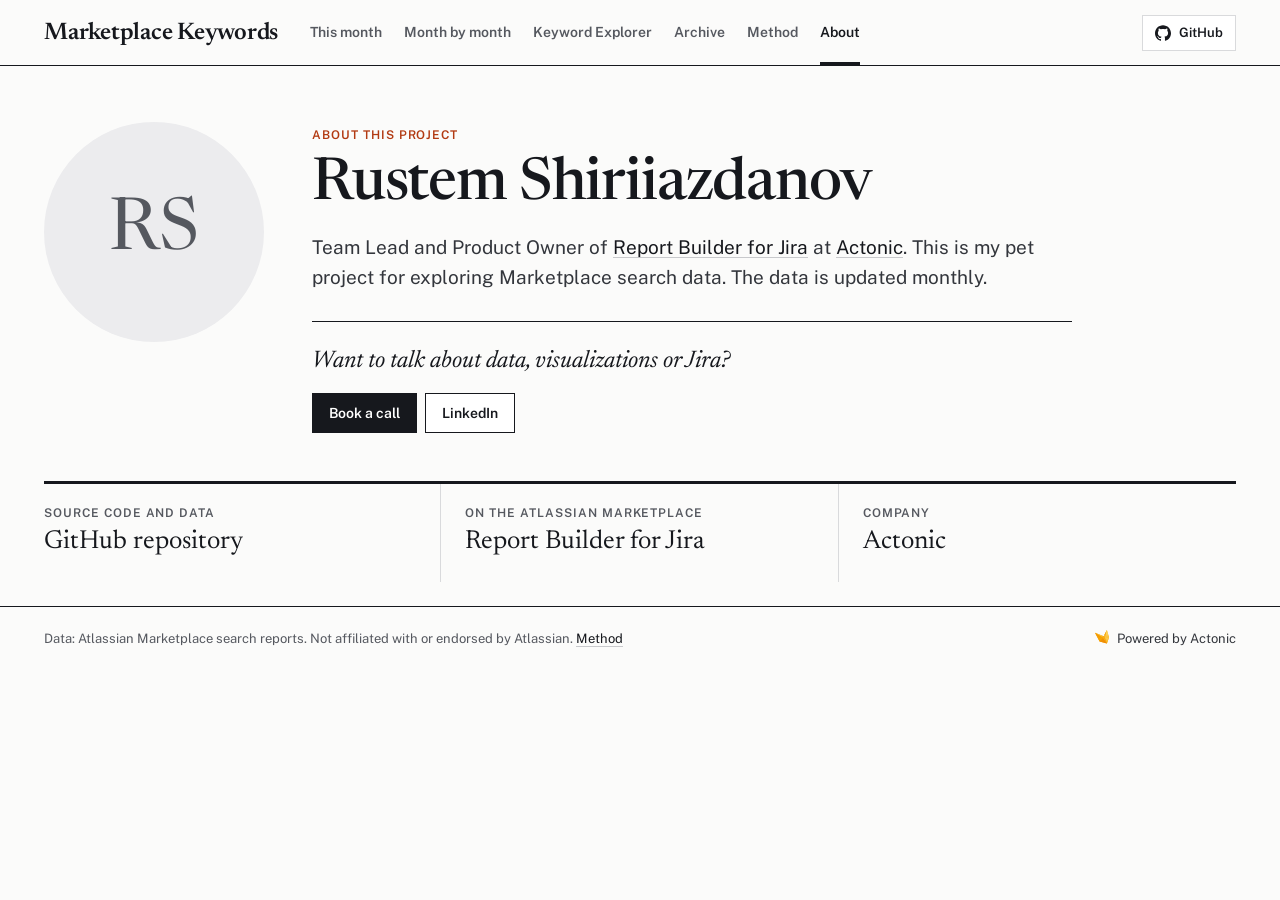
==== about.html @ ecd5a586 "Editorial redesign: monthly brief, archive, method and about pages - New This month page (index.html" ====
<!doctype html>
<html lang="en">
<head>
  <meta charset="utf-8" />
  <meta name="viewport" content="width=device-width, initial-scale=1" />
  <title>Marketplace Keywords — About</title>
  <meta name="description" content="Marketplace Keywords is a pet project by Rustem Shiriiazdanov, Team Lead and Product Owner of Report Builder for Jira at Actonic." />
  <link rel="preconnect" href="https://fonts.googleapis.com" />
  <link rel="preconnect" href="https://fonts.gstatic.com" crossorigin />
  <link href="https://fonts.googleapis.com/css2?family=Newsreader:ital,opsz,wght@0,6..72,400;0,6..72,500;0,6..72,600;1,6..72,400;1,6..72,500&family=Public+Sans:wght@400;500;600;700&display=swap" rel="stylesheet" />
  <link rel="stylesheet" href="assets/site.css" />
  <style>
    .person{display:grid;grid-template-columns:220px minmax(0,760px);gap:48px;align-items:start;padding:56px 0 48px}
    .avatar{width:220px;height:220px;border-radius:50%;object-fit:cover;background:var(--rule2)}
    .initials{display:grid;place-items:center;font-family:var(--serif);font-size:72px;color:var(--muted)}
    .person h1{margin:10px 0 16px;font-family:var(--serif);font-weight:500;font-size:clamp(40px,4.6vw,60px);line-height:1.02;letter-spacing:-.02em}
    .person .bio{margin:0;font-size:19px;line-height:1.6;color:var(--ink2);max-width:62ch}
    .talk{margin-top:28px;padding-top:24px;border-top:1px solid var(--ink)}
    .talk p{margin:0 0 16px;font-family:var(--serif);font-style:italic;font-size:24px;line-height:1.3}
    .talk .actions{display:flex;flex-wrap:wrap;gap:8px}
    .links{display:grid;grid-template-columns:repeat(3,minmax(0,1fr));border-top:3px solid var(--ink);margin-bottom:24px}
    .links a{display:flex;flex-direction:column;gap:6px;padding:20px 24px 24px;text-decoration:none;border-right:1px solid var(--rule)}
    .links a:first-child{padding-left:0}
    .links a:last-child{border-right:0}
    .links a span:last-child{font-family:var(--serif);font-size:26px;line-height:1.15}
    .links a:hover span:last-child{text-decoration:underline;text-underline-offset:4px}
    @media (max-width:860px){ .person{grid-template-columns:1fr;gap:24px;padding:36px 0 32px} .avatar{width:120px;height:120px} .initials{font-size:40px} .links{grid-template-columns:1fr} .links a{padding:18px 0;border-right:0;border-bottom:1px solid var(--rule)} .links a:last-child{border-bottom:0} }
  </style>
</head>
<body>
<header class="site-header">
  <div class="wrap">
    <div class="left">
      <a class="brand" href="./index.html">Marketplace Keywords</a>
      <nav class="site-nav" aria-label="Main">
        <a href="./index.html">This month</a>
        <a href="./month-by-month.html">Month by month</a>
        <a href="./keyword-explorer.html">Keyword Explorer</a>
        <a href="./archive.html">Archive</a>
        <a href="./method.html">Method</a>
        <a href="./about.html" aria-current="page">About</a>
      </nav>
    </div>
    <div class="head-actions">
      <a class="btn-quiet" data-link="github" href="https://github.com/rustem-shiriiazdanov/atlassian-marketplace-keywords" target="_blank" rel="noopener noreferrer"><svg viewBox="0 0 24 24" aria-hidden="true"><path fill="currentColor" d="M12 .297c-6.63 0-12 5.373-12 12 0 5.303 3.438 9.8 8.205 11.385.6.113.82-.258.82-.577 0-.285-.01-1.04-.015-2.04-3.338.724-4.042-1.61-4.042-1.61C4.422 18.07 3.633 17.7 3.633 17.7c-1.087-.744.084-.729.084-.729 1.205.084 1.838 1.236 1.838 1.236 1.07 1.835 2.809 1.305 3.495.998.108-.776.417-1.305.76-1.605-2.665-.3-5.466-1.332-5.466-5.93 0-1.31.465-2.38 1.235-3.22-.135-.303-.54-1.523.105-3.176 0 0 1.005-.322 3.3 1.23.96-.267 1.98-.399 3-.405 1.02.006 2.04.138 3 .405 2.28-1.552 3.285-1.23 3.285-1.23.645 1.653.24 2.873.12 3.176.765.84 1.23 1.91 1.23 3.22 0 4.61-2.805 5.625-5.475 5.92.42.36.81 1.096.81 2.22 0 1.606-.015 2.896-.015 3.286 0 .315.21.69.825.57C20.565 22.092 24 17.592 24 12.297c0-6.627-5.373-12-12-12z"/></svg><span class="lbl">GitHub</span></a>
    </div>
  </div>
</header>
<main class="wrap">
  <section class="person" aria-labelledby="name">
    <img class="avatar" src="https://avatars.githubusercontent.com/rustem-shiriiazdanov?s=440" alt="Rustem Shiriiazdanov" width="220" height="220" onerror="this.outerHTML='<div class=&quot;avatar initials&quot; aria-hidden=&quot;true&quot;>RS</div>'">
    <div>
      <span class="kicker accent">About this project</span>
      <h1 id="name">Rustem Shiriiazdanov</h1>
      <p class="bio">Team Lead and Product Owner of <a data-link="reportBuilder" href="https://marketplace.atlassian.com/apps/1216997" target="_blank" rel="noopener noreferrer">Report Builder for Jira</a> at <a data-link="actonic" href="https://actonic.de/en/" target="_blank" rel="noopener noreferrer">Actonic</a>. This is my pet project for exploring Marketplace search data. The data is updated monthly.</p>
      <div class="talk">
        <p>Want to talk about data, visualizations or Jira?</p>
        <div class="actions">
          <a class="btn primary" data-link="bookCall" href="https://calendly.com/rustem-shiriiazdanov-actonic" target="_blank" rel="noopener noreferrer">Book a call</a>
          <a class="btn" data-link="linkedin" href="https://www.linkedin.com/in/rustem-shiriiazdanov/" target="_blank" rel="noopener noreferrer">LinkedIn</a>
        </div>
      </div>
    </div>
  </section>
  <nav class="links" aria-label="Project links">
    <a data-link="github" href="https://github.com/rustem-shiriiazdanov/atlassian-marketplace-keywords" target="_blank" rel="noopener noreferrer"><span class="kicker">Source code and data</span><span>GitHub repository</span></a>
    <a data-link="reportBuilder" href="https://marketplace.atlassian.com/apps/1216997" target="_blank" rel="noopener noreferrer"><span class="kicker">On the Atlassian Marketplace</span><span>Report Builder for Jira</span></a>
    <a data-link="actonic" href="https://actonic.de/en/" target="_blank" rel="noopener noreferrer"><span class="kicker">Company</span><span>Actonic</span></a>
  </nav>
</main>
<footer class="site-foot"><div class="wrap"><span>Data: Atlassian Marketplace search reports. Not affiliated with or endorsed by Atlassian. <a href="./method.html">Method</a></span><a class="powered" href="https://www.actonic.de" data-link="actonic" target="_blank" rel="noopener noreferrer"><img src="img/actonic.svg" alt="" width="14" height="17">Powered by Actonic</a></div></footer>
<script src="assets/common.js"></script>
</body>
</html>
---- assets/site.css ----
/* Marketplace Keywords: shared design system for every page.
   Editorial look: paper background, ink rules instead of cards, Newsreader for headlines and numbers,
   Public Sans for everything else. One accent colour, kept for searches that found no apps. */

:root{
  --paper:#FBFBFA; --surface:#FFFFFF; --sunken:#F3F3F1;
  --ink:#16181D; --ink2:#33363C; --muted:#55585F; --faint:#8A8D94;
  --rule:#D9DADC; --rule2:#ECECEE; --link-line:#C8C9CC;
  --accent:#B23A12; --accent-soft:#F6E9E3; --on-accent:#FFFFFF;
  --pos:#1D7A48; --neg:#B23A12; --new:#1F5FBF;
  --sel-bg:#16181D; --sel-ink:#FFFFFF;
  --focus:#1F5FBF;
  --heat0:#EFEFEC; --heat1:#F8D3C4; --heat2:#EFA486; --heat3:#DC6A41; --heat4:#B23A12; --heat5:#7A2408;
  --heat-ink-light:#16181D; --heat-ink-dark:#FFFFFF;
  --s1:#16181D; --s2:#1F5FBF; --s3:#B07A12; --s4:#2E7D6B; --s5:#7A4BB0; --s6:#B8336A; --s7:#0E7490; --s8:#6B7A1F;
  --dropped:#B4B6BB;
  --serif:'Newsreader', Georgia, 'Times New Roman', serif;
  --sans:'Public Sans', 'Helvetica Neue', Arial, sans-serif;
  --wrap:1240px;
  color-scheme:light;
}
@media (prefers-color-scheme: dark){
  :root:not([data-theme="light"]){
    --paper:#111214; --surface:#1A1B1F; --sunken:#202226;
    --ink:#ECECEA; --ink2:#D3D4D7; --muted:#A3A6AD; --faint:#7D8088;
    --rule:#3A3C42; --rule2:#26282D; --link-line:#55585F;
    --accent:#F08A5D; --accent-soft:#3A2219; --on-accent:#111214;
    --pos:#5CC48F; --neg:#F08A5D; --new:#7EAAF2;
    --sel-bg:#ECECEA; --sel-ink:#111214;
    --focus:#7EAAF2;
    --heat0:#222428; --heat1:#4A2A20; --heat2:#7A3722; --heat3:#B44E2A; --heat4:#E2703F; --heat5:#FFA77D;
    --heat-ink-light:#ECECEA; --heat-ink-dark:#111214;
    --s1:#ECECEA; --s2:#6FA3F2; --s3:#E0AE45; --s4:#4FBE9F; --s5:#B48BE6; --s6:#EE7AA8; --s7:#3FC1DD; --s8:#B6C35A;
    --dropped:#5E6168;
    color-scheme:dark;
  }
}
:root[data-theme="dark"]{
  --paper:#111214; --surface:#1A1B1F; --sunken:#202226;
  --ink:#ECECEA; --ink2:#D3D4D7; --muted:#A3A6AD; --faint:#7D8088;
  --rule:#3A3C42; --rule2:#26282D; --link-line:#55585F;
  --accent:#F08A5D; --accent-soft:#3A2219; --on-accent:#111214;
  --pos:#5CC48F; --neg:#F08A5D; --new:#7EAAF2;
  --sel-bg:#ECECEA; --sel-ink:#111214;
  --focus:#7EAAF2;
  --heat0:#222428; --heat1:#4A2A20; --heat2:#7A3722; --heat3:#B44E2A; --heat4:#E2703F; --heat5:#FFA77D;
  --heat-ink-light:#ECECEA; --heat-ink-dark:#111214;
  --s1:#ECECEA; --s2:#6FA3F2; --s3:#E0AE45; --s4:#4FBE9F; --s5:#B48BE6; --s6:#EE7AA8; --s7:#3FC1DD; --s8:#B6C35A;
  --dropped:#5E6168;
  color-scheme:dark;
}

*,*::before,*::after{box-sizing:border-box}
html{-webkit-text-size-adjust:100%}
body{margin:0;background:var(--paper);color:var(--ink);font-family:var(--sans);font-size:16px;line-height:1.5;-webkit-font-smoothing:antialiased}
a{color:var(--ink);text-decoration-color:var(--link-line);text-underline-offset:3px}
a:hover{color:var(--accent);text-decoration-color:var(--accent)}
:focus-visible{outline:2px solid var(--focus);outline-offset:2px}
img,svg{display:block}
button,input,select{font:inherit;color:inherit}
.num{font-variant-numeric:tabular-nums}
.serif{font-family:var(--serif)}
.sr-only{position:absolute !important;width:1px;height:1px;overflow:hidden;clip:rect(0 0 0 0);white-space:nowrap}
[hidden]{display:none !important}
.wrap{max-width:var(--wrap);margin:0 auto;padding:0 24px}

/* Header */
.site-header{border-bottom:1px solid var(--ink);background:var(--paper)}
.site-header .wrap{display:flex;flex-wrap:wrap;align-items:center;justify-content:space-between;gap:0 24px;min-height:64px}
.site-header .left{display:flex;align-items:center;gap:32px;min-width:0}
.brand{font-family:var(--serif);font-size:24px;font-weight:600;letter-spacing:-.01em;text-decoration:none;white-space:nowrap}
.brand:hover{color:var(--ink)}
.site-nav{display:flex;gap:22px;font-size:14px;font-weight:600}
.site-nav a{padding:22px 0 19px;border-bottom:3px solid transparent;text-decoration:none;color:var(--muted);white-space:nowrap}
.site-nav a:hover{color:var(--ink)}
.site-nav a[aria-current="page"]{color:var(--ink);border-bottom-color:var(--ink)}
.head-actions{display:flex;align-items:center;gap:8px}
.btn-quiet{display:inline-flex;align-items:center;gap:8px;min-height:36px;padding:0 12px;font-size:13px;font-weight:600;text-decoration:none;border:1px solid var(--rule);background:var(--surface);color:var(--ink);cursor:pointer;white-space:nowrap}
.btn-quiet:hover{border-color:var(--ink);color:var(--ink)}
.btn-quiet svg{width:16px;height:16px}

/* Header query lookup */
.lookup{position:relative;display:flex;align-items:center;gap:8px}
.lookup label{font-size:13px;color:var(--muted);white-space:nowrap}
@media (max-width:1439px){ .lookup label{position:absolute;width:1px;height:1px;overflow:hidden;clip:rect(0 0 0 0)} }
.lookup input{width:180px;height:40px;padding:0 12px;border:1px solid var(--ink);border-radius:0;background:var(--surface);font-size:14px}
.lookup input::-webkit-search-cancel-button{display:none}
.lookup button[type="submit"]{height:40px;padding:0 16px;border:0;background:var(--sel-bg);color:var(--sel-ink);font-size:14px;font-weight:600;cursor:pointer}
.suggest{position:absolute;z-index:40;top:calc(100% + 4px);right:0;width:min(420px,calc(100vw - 32px));padding:6px;background:var(--surface);border:1px solid var(--ink);box-shadow:0 12px 28px rgba(0,0,0,.14)}
.suggest button{display:flex;width:100%;justify-content:space-between;align-items:baseline;gap:12px;padding:8px 10px;border:0;background:none;text-align:left;font-size:15px;cursor:pointer}
.suggest button b{font-weight:700}
.suggest button span:last-child{font-size:13px;color:var(--muted);white-space:nowrap}
.suggest button:hover,.suggest button.active{background:var(--sunken)}
.suggest .none{padding:8px 10px;font-size:14px;color:var(--muted)}

/* Page heads */
.kicker{font-size:12px;font-weight:600;letter-spacing:.08em;text-transform:uppercase;color:var(--muted)}
.kicker.accent{color:var(--accent)}
.page-head{padding:44px 0 28px;display:flex;flex-direction:column;gap:12px;max-width:880px}
.page-head h1{margin:0;font-family:var(--serif);font-weight:500;font-size:clamp(40px,4.6vw,60px);line-height:1.02;letter-spacing:-.02em}
.lede{margin:0;font-size:17px;line-height:1.55;color:var(--ink2);text-wrap:pretty}
h2.sec{margin:0;font-family:var(--serif);font-weight:500;font-size:28px;line-height:1.12;letter-spacing:-.005em;text-wrap:balance}
h3.sub{margin:0;font-size:17px;font-weight:700;line-height:1.3}
.cap{margin:0;font-size:13px;line-height:1.45;color:var(--muted)}
.note{margin:0;font-size:13px;line-height:1.5;color:var(--muted)}
.rule-top{border-top:1px solid var(--ink)}
.rule-thick{border-top:3px solid var(--ink)}

/* Controls */
.seg{display:inline-flex;border:1px solid var(--ink);background:var(--surface)}
.seg button{min-height:36px;padding:0 12px;border:0;background:transparent;font-size:13px;font-weight:600;cursor:pointer;white-space:nowrap}
.seg button+button{border-left:1px solid var(--rule)}
.seg button[aria-pressed="true"]{background:var(--sel-bg);color:var(--sel-ink)}
.sel{height:36px;padding:0 30px 0 10px;border:1px solid var(--ink);border-radius:0;background:var(--surface) url("data:image/svg+xml,%3Csvg xmlns='http://www.w3.org/2000/svg' width='12' height='8' viewBox='0 0 12 8'%3E%3Cpath d='M1 1l5 5 5-5' fill='none' stroke='%2355585F' stroke-width='1.6'/%3E%3C/svg%3E") no-repeat right 10px center;font-size:13px;font-weight:600;-webkit-appearance:none;appearance:none;cursor:pointer}
.ib{width:36px;height:36px;display:inline-grid;place-items:center;border:1px solid var(--rule);background:var(--surface);color:var(--ink);cursor:pointer;flex:0 0 auto}
.ib:hover{border-color:var(--ink)}
.ib svg{width:16px;height:16px}
.btn{display:inline-flex;align-items:center;justify-content:center;gap:8px;min-height:40px;padding:0 16px;border:1px solid var(--ink);background:var(--surface);color:var(--ink);font-size:14px;font-weight:600;text-decoration:none;cursor:pointer;white-space:nowrap}
.btn:hover{background:var(--sunken);color:var(--ink)}
.btn.primary{background:var(--sel-bg);color:var(--sel-ink);border-color:var(--sel-bg)}
.btn.primary:hover{opacity:.9;color:var(--sel-ink)}
.btn.accent{background:var(--accent);border-color:var(--accent);color:var(--on-accent)}
.btn.accent:hover{color:var(--on-accent);opacity:.92}
.btn:disabled,.seg button:disabled,.sel:disabled{opacity:.5;cursor:not-allowed}
.check{display:inline-flex;align-items:center;gap:8px;font-size:14px;font-weight:500;cursor:pointer}
.check input{width:16px;height:16px;margin:0;accent-color:var(--ink)}

/* Numbers row */
.kpis{display:grid;grid-template-columns:repeat(4,minmax(0,1fr));border-bottom:1px solid var(--rule)}
.kpi{padding:24px;display:flex;flex-direction:column;gap:6px;border-right:1px solid var(--rule);min-width:0}
.kpi:first-child{padding-left:0}
.kpi:last-child{border-right:0;padding-right:0}
.kpi .big{font-family:var(--serif);font-size:48px;line-height:1;font-weight:500;overflow-wrap:anywhere}
.kpi .big.word{font-style:italic}
.kpi .big.accent{color:var(--accent)}
.kpi .what{font-size:14px;line-height:1.4}
.kpi .what .muted{color:var(--muted)}

/* Section rhythm */
.block{padding:48px 0;border-bottom:1px solid var(--rule)}
.block:last-child{border-bottom:0}
.block-head{display:flex;flex-wrap:wrap;justify-content:space-between;align-items:flex-end;gap:12px 16px;margin-bottom:20px}
.block-head .titles{display:flex;flex-direction:column;gap:6px;min-width:0;max-width:760px}
.block-head .tools{display:flex;flex-wrap:wrap;align-items:center;gap:8px}
.muted{color:var(--muted)}
.pos{color:var(--pos)} .neg{color:var(--neg)}

/* Footer */
.site-foot{border-top:1px solid var(--ink);margin-top:24px}
.site-foot .wrap{display:flex;flex-wrap:wrap;justify-content:space-between;align-items:center;gap:12px 24px;padding-top:22px;padding-bottom:28px;font-size:13px;color:var(--muted)}
.site-foot a{color:var(--ink)}
.foot-cols{display:grid;grid-template-columns:repeat(3,minmax(0,1fr));gap:40px;padding:40px 0 8px;border-top:1px solid var(--rule)}
.foot-cols h2{margin:0 0 10px;font-size:12px;font-weight:700;letter-spacing:.1em;text-transform:uppercase}
.foot-cols p{margin:0;font-size:14px;line-height:1.6;color:var(--ink2)}

/* Alerts */
.alert{display:flex;flex-wrap:wrap;align-items:center;gap:8px 16px;padding:12px 16px;margin:16px 0;border:1px solid var(--accent);background:var(--accent-soft);font-size:14px}
.alert strong{font-weight:700}

/* Loading shimmer for numbers that are not in yet */
.wait{color:transparent !important;background:linear-gradient(90deg,var(--rule2),var(--sunken),var(--rule2));background-size:200% 100%;animation:wait 1.4s linear infinite;border-radius:2px}
@keyframes wait{to{background-position:-200% 0}}
@media (prefers-reduced-motion: reduce){ .wait{animation:none} }

/* Phones and small tablets */
@media (max-width:1080px){
  .site-header .wrap{padding-top:10px}
  .site-header .left{flex-direction:column;align-items:flex-start;gap:0;width:100%}
  .site-nav{width:100%;overflow-x:auto;scrollbar-width:none;gap:20px;margin-top:2px}
  .site-nav::-webkit-scrollbar{display:none}
  .site-nav a{padding:12px 0 9px}
  .head-actions{position:absolute;right:24px;top:12px}
  .site-header{position:relative}
}
@media (max-width:900px){
  .kpis{grid-template-columns:repeat(2,minmax(0,1fr))}
  .kpi{padding:20px 16px}
  .kpi:nth-child(odd){padding-left:0}
  .kpi:nth-child(even){border-right:0;padding-right:0}
  .kpi:nth-child(-n+2){border-bottom:1px solid var(--rule)}
  .foot-cols{grid-template-columns:1fr;gap:24px}
}
@media (max-width:720px){
  .wrap{padding:0 16px}
  .head-actions{right:16px}
  .brand{font-size:21px}
  .btn-quiet .lbl{display:none}
  .btn-quiet{padding:0 10px}
  .page-head{padding:32px 0 22px}
  .block{padding:36px 0}
  h2.sec{font-size:24px}
  .kpi .big{font-size:38px}
  .site-nav{flex-wrap:wrap;overflow:visible;gap:0 18px}
  .site-nav a{padding:9px 0 7px}
  .lookup{width:100%;margin-top:8px}
  .lookup label{display:none}
  .lookup input{flex:1 1 auto;width:auto;min-width:0}
}
@media (max-width:420px){
  .kpis{grid-template-columns:1fr}
  .kpi{padding:18px 0 !important;border-right:0 !important;border-bottom:1px solid var(--rule)}
  .kpi:last-child{border-bottom:0}
}
@media print{ .site-header .head-actions,.lookup{display:none} }
.site-foot .powered{display:inline-flex;align-items:center;gap:8px;text-decoration:none;color:var(--ink2)}
.site-foot .powered:hover{color:var(--ink)}
.site-foot .powered img{width:14px;height:17px}
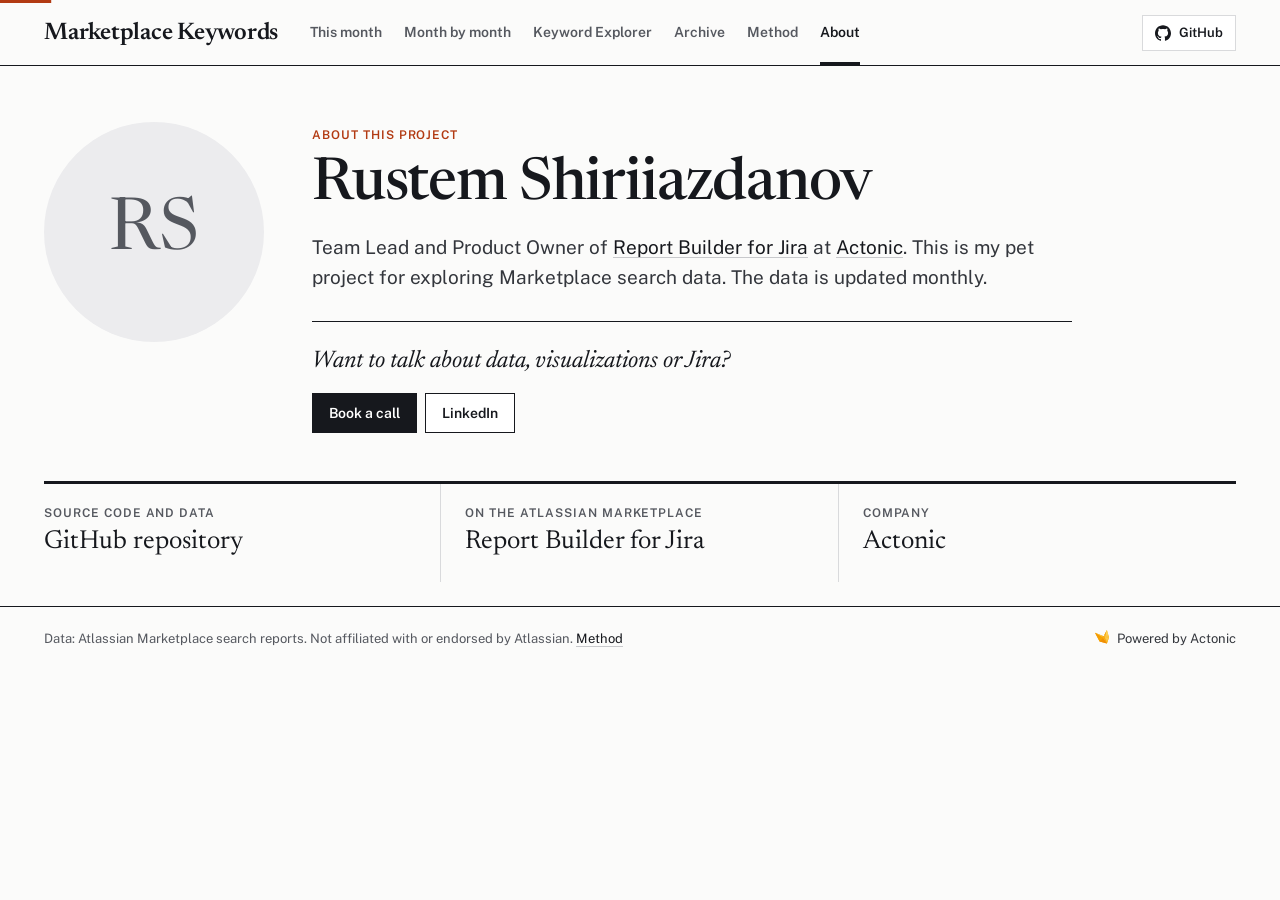
==== commit 497d90af: "Update booking link in about.html Updated the link to the actual site" ====
--- a/about.html
+++ b/about.html
@@ -56,7 +56,7 @@
       <div class="talk">
         <p>Want to talk about data, visualizations or Jira?</p>
         <div class="actions">
-          <a class="btn primary" data-link="bookCall" href="https://calendly.com/rustem-shiriiazdanov-actonic" target="_blank" rel="noopener noreferrer">Book a call</a>
+          <a class="btn primary" data-link="bookCall" href="https://bookings.cloud.microsoft/bookwithme/user/0cfecdbb47f0496c8abf0a154bc5953b@actonic.de?anonymous&ismsaljsauthenabled&ep=plink" target="_blank" rel="noopener noreferrer">Book a call</a>
           <a class="btn" data-link="linkedin" href="https://www.linkedin.com/in/rustem-shiriiazdanov/" target="_blank" rel="noopener noreferrer">LinkedIn</a>
         </div>
       </div>
--- a/assets/site.css
+++ b/assets/site.css
@@ -127,14 +127,14 @@
 
 /* Numbers row */
 .kpis{display:grid;grid-template-columns:repeat(4,minmax(0,1fr));border-bottom:1px solid var(--rule)}
-.kpi{padding:24px;display:flex;flex-direction:column;gap:6px;border-right:1px solid var(--rule);min-width:0}
-.kpi:first-child{padding-left:0}
-.kpi:last-child{border-right:0;padding-right:0}
-.kpi .big{font-family:var(--serif);font-size:48px;line-height:1;font-weight:500;overflow-wrap:anywhere}
-.kpi .big.word{font-style:italic}
-.kpi .big.accent{color:var(--accent)}
-.kpi .what{font-size:14px;line-height:1.4}
-.kpi .what .muted{color:var(--muted)}
+.kpis .kpi{padding:24px;display:flex;flex-direction:column;gap:6px;border-right:1px solid var(--rule);min-width:0}
+.kpis .kpi:first-child{padding-left:0}
+.kpis .kpi:last-child{border-right:0;padding-right:0}
+.kpis .kpi .big{font-family:var(--serif);font-size:48px;line-height:1;font-weight:500;overflow-wrap:anywhere}
+.kpis .kpi .big.word{font-style:italic}
+.kpis .kpi .big.accent{color:var(--accent)}
+.kpis .kpi .what{font-size:14px;line-height:1.4}
+.kpis .kpi .what .muted{color:var(--muted)}
 
 /* Section rhythm */
 .block{padding:48px 0;border-bottom:1px solid var(--rule)}
@@ -157,10 +157,61 @@
 .alert{display:flex;flex-wrap:wrap;align-items:center;gap:8px 16px;padding:12px 16px;margin:16px 0;border:1px solid var(--accent);background:var(--accent-soft);font-size:14px}
 .alert strong{font-weight:700}
 
-/* Loading shimmer for numbers that are not in yet */
-.wait{color:transparent !important;background:linear-gradient(90deg,var(--rule2),var(--sunken),var(--rule2));background-size:200% 100%;animation:wait 1.4s linear infinite;border-radius:2px}
-@keyframes wait{to{background-position:-200% 0}}
-@media (prefers-reduced-motion: reduce){ .wait{animation:none} }
+/* Loading: every element that shows report data has its own loading state (placeholder + card, or a small spinner) */
+.wait{color:var(--muted) !important;opacity:.55;animation:waitpulse 1.6s ease-in-out infinite}
+@keyframes waitpulse{50%{opacity:.25}}
+.mk-load{position:fixed;top:0;left:0;right:0;height:3px;z-index:100;pointer-events:none;transition:opacity .4s .3s}
+.mk-load i{display:block;height:100%;background:var(--accent);transform-origin:left;transform:scaleX(0);transition:transform .35s ease-out}
+.mk-load.done{opacity:0}
+.seg:empty{display:none}
+.skel-wrap{position:relative;display:flex;flex-direction:column;justify-content:center;align-items:center;width:100%;height:100%;min-height:inherit}
+.skel{--g:color-mix(in srgb, var(--ink) 7%, transparent);--g2:color-mix(in srgb, var(--accent) 20%, transparent);position:relative;overflow:hidden;width:100%}
+.skel::after{content:"";position:absolute;inset:0;background:linear-gradient(100deg,transparent 30%,color-mix(in srgb, var(--paper) 70%, transparent) 50%,transparent 70%);transform:translateX(-100%);animation:skelsweep 1.8s ease-in-out infinite}
+@keyframes skelsweep{to{transform:translateX(100%)}}
+.skel b,.skel i{display:block;background:var(--g)}
+/* The card over each placeholder: spinner, what is loading, progress */
+.load-card{position:absolute;left:50%;top:50%;transform:translate(-50%,-50%);z-index:2;display:grid;grid-template-columns:auto minmax(0,1fr) auto;align-items:center;gap:4px 10px;width:min(300px,calc(100% - 24px));padding:12px 14px 12px;background:var(--surface);border:1px solid var(--rule);box-shadow:0 8px 24px rgba(0,0,0,.08);font:500 14px/1.35 var(--sans);letter-spacing:0;color:var(--ink);text-align:left;text-transform:none;white-space:normal;font-variant-numeric:tabular-nums}
+.load-card .spin{grid-row:1}
+.load-card .load-label{font-weight:600;overflow:hidden;text-overflow:ellipsis;white-space:nowrap}
+.load-card .load-pct{color:var(--accent);font-weight:700;font-size:13px}
+.load-card .load-sub{grid-column:2 / -1;font-size:12px;color:var(--muted);font-weight:500}
+.load-card .load-track{grid-column:1 / -1;display:block;height:3px;margin-top:8px;background:var(--rule2);overflow:hidden}
+.load-card .load-track b{display:block;height:100%;width:4%;background:var(--accent);transition:width .3s ease-out}
+.load-card.failed .spin{animation:none;border-color:var(--accent)}
+.load-card.failed .load-pct{display:none}
+.spin{display:inline-block;width:16px;height:16px;flex:0 0 auto;border-radius:50%;border:2px solid var(--rule);border-top-color:var(--accent);animation:spin .8s linear infinite}
+@keyframes spin{to{transform:rotate(360deg)}}
+.file-loading{display:inline-flex;align-items:center;gap:6px;color:var(--muted)}
+.mini-load{display:inline-flex;align-items:center;height:1em;vertical-align:middle}
+.mini-load .spin{width:.6em;height:.6em;max-width:28px;max-height:28px;min-width:12px;min-height:12px;border-width:2px}
+/* Placeholder shapes */
+.g-bars{display:flex;flex-direction:column;justify-content:space-around;height:100%;min-height:240px;padding:8px 0}
+.g-bars span{display:grid;grid-template-columns:minmax(80px,18%) 1fr;align-items:center;gap:12px;height:18px}
+.g-bars span b{height:10px;justify-self:end}
+.g-bars span i{height:100%;background:var(--g2)}
+.g-line{height:100%;min-height:220px}
+.g-line{flex:1 1 auto}
+.g-line svg{width:100%;height:100%;min-height:220px;display:block}
+.g-line .gl-grid{stroke:var(--g);stroke-width:1;vector-effect:non-scaling-stroke;fill:none}
+.g-line .gl-line{stroke:var(--g2);stroke-width:2.5;vector-effect:non-scaling-stroke;fill:none;stroke-linejoin:round}
+.g-heat{display:flex;flex-direction:column;gap:3px}
+.g-heat span{display:grid;grid-template-columns:minmax(90px,22%) repeat(12,1fr);gap:3px;align-items:center;height:30px}
+.g-heat span b{height:10px}
+.g-heat span i{height:100%;background:var(--g2)}
+.g-list{display:flex;flex-direction:column}
+.g-list span{display:grid;gap:8px;padding:15px 0;border-bottom:1px solid var(--rule)}
+.g-list span b{height:12px}
+.g-list span i{height:6px;background:var(--g2)}
+.g-cards{display:grid;grid-template-columns:repeat(auto-fill,minmax(220px,1fr));gap:16px}
+.g-cards span{display:grid;gap:10px;padding:18px;border:1px solid var(--rule);min-height:120px;align-content:start}
+.g-cards span b{height:14px}
+.g-cards span i{height:9px}
+.g-text{display:flex;flex-direction:column;gap:.32em;padding:.08em 0}
+.g-text b{height:.72em;background:var(--g)}
+span.skel-wrap{display:flex}
+li.skel-holder,tr.skel-holder > td{display:block;list-style:none;padding:0 !important;border:0 !important;background:none !important;grid-template-columns:none !important}
+tr.skel-holder > td{display:table-cell}
+@media (prefers-reduced-motion: reduce){ .wait,.skel::after{animation:none} .spin{animation-duration:2.4s} .mk-load i{transition:none} }
 
 /* Phones and small tablets */
 @media (max-width:1080px){
@@ -174,10 +225,10 @@
 }
 @media (max-width:900px){
   .kpis{grid-template-columns:repeat(2,minmax(0,1fr))}
-  .kpi{padding:20px 16px}
-  .kpi:nth-child(odd){padding-left:0}
-  .kpi:nth-child(even){border-right:0;padding-right:0}
-  .kpi:nth-child(-n+2){border-bottom:1px solid var(--rule)}
+  .kpis .kpi{padding:20px 16px}
+  .kpis .kpi:nth-child(odd){padding-left:0}
+  .kpis .kpi:nth-child(even){border-right:0;padding-right:0}
+  .kpis .kpi:nth-child(-n+2){border-bottom:1px solid var(--rule)}
   .foot-cols{grid-template-columns:1fr;gap:24px}
 }
 @media (max-width:720px){
@@ -189,7 +240,7 @@
   .page-head{padding:32px 0 22px}
   .block{padding:36px 0}
   h2.sec{font-size:24px}
-  .kpi .big{font-size:38px}
+  .kpis .kpi .big{font-size:38px}
   .site-nav{flex-wrap:wrap;overflow:visible;gap:0 18px}
   .site-nav a{padding:9px 0 7px}
   .lookup{width:100%;margin-top:8px}
@@ -198,8 +249,8 @@
 }
 @media (max-width:420px){
   .kpis{grid-template-columns:1fr}
-  .kpi{padding:18px 0 !important;border-right:0 !important;border-bottom:1px solid var(--rule)}
-  .kpi:last-child{border-bottom:0}
+  .kpis .kpi{padding:18px 0 !important;border-right:0 !important;border-bottom:1px solid var(--rule)}
+  .kpis .kpi:last-child{border-bottom:0}
 }
 @media print{ .site-header .head-actions,.lookup{display:none} }
 .site-foot .powered{display:inline-flex;align-items:center;gap:8px;text-decoration:none;color:var(--ink2)}
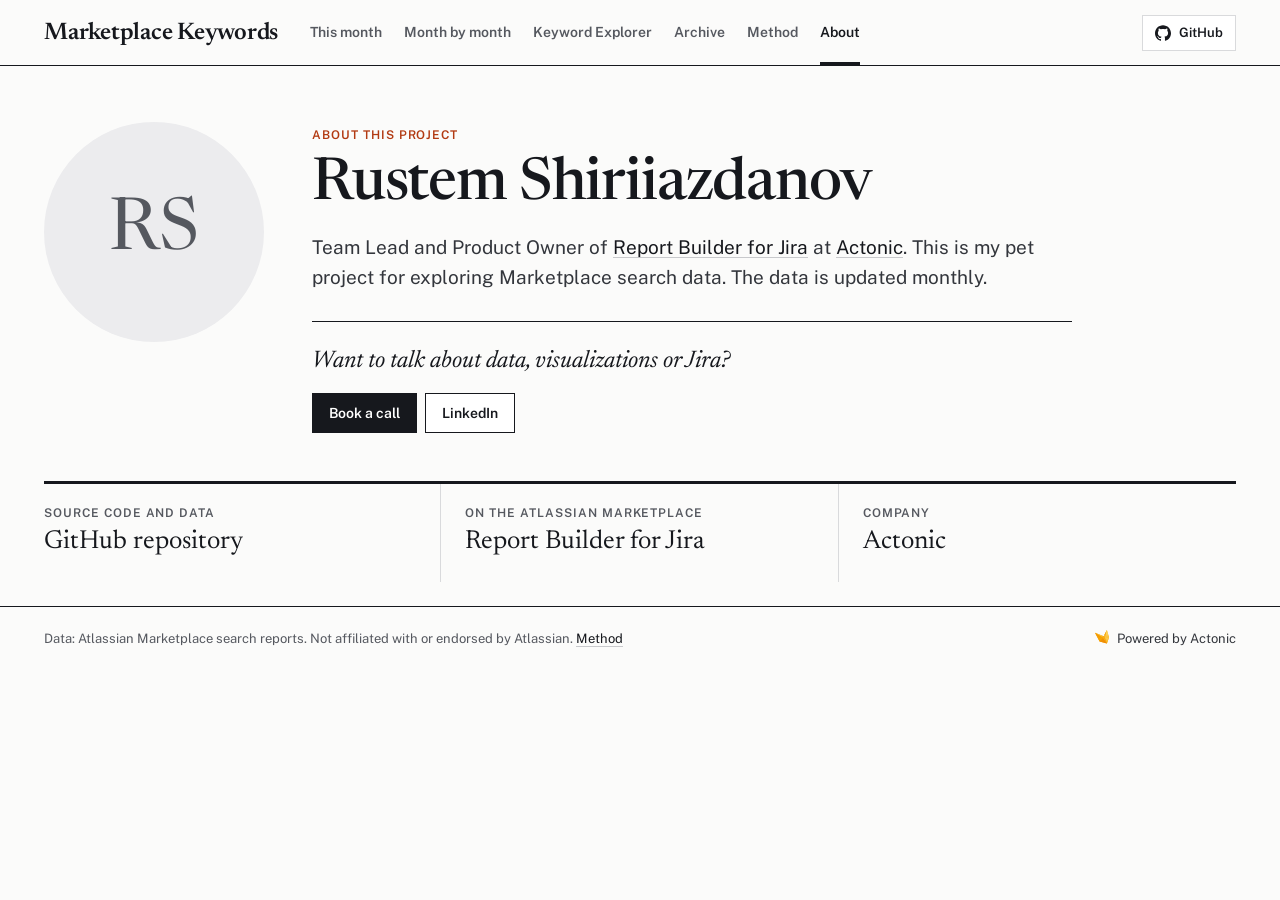
==== commit 99f1a5fc: "Fixes from the second QA round (black-box, every page) Month by month - Race: on a big jump in scale" ====
--- a/about.html
+++ b/about.html
@@ -28,6 +28,7 @@
   </style>
 </head>
 <body>
+<a class="skip" href="#main">Skip to content</a>
 <header class="site-header">
   <div class="wrap">
     <div class="left">
@@ -42,33 +43,33 @@
       </nav>
     </div>
     <div class="head-actions">
-      <a class="btn-quiet" data-link="github" href="https://github.com/rustem-shiriiazdanov/atlassian-marketplace-keywords" target="_blank" rel="noopener noreferrer"><svg viewBox="0 0 24 24" aria-hidden="true"><path fill="currentColor" d="M12 .297c-6.63 0-12 5.373-12 12 0 5.303 3.438 9.8 8.205 11.385.6.113.82-.258.82-.577 0-.285-.01-1.04-.015-2.04-3.338.724-4.042-1.61-4.042-1.61C4.422 18.07 3.633 17.7 3.633 17.7c-1.087-.744.084-.729.084-.729 1.205.084 1.838 1.236 1.838 1.236 1.07 1.835 2.809 1.305 3.495.998.108-.776.417-1.305.76-1.605-2.665-.3-5.466-1.332-5.466-5.93 0-1.31.465-2.38 1.235-3.22-.135-.303-.54-1.523.105-3.176 0 0 1.005-.322 3.3 1.23.96-.267 1.98-.399 3-.405 1.02.006 2.04.138 3 .405 2.28-1.552 3.285-1.23 3.285-1.23.645 1.653.24 2.873.12 3.176.765.84 1.23 1.91 1.23 3.22 0 4.61-2.805 5.625-5.475 5.92.42.36.81 1.096.81 2.22 0 1.606-.015 2.896-.015 3.286 0 .315.21.69.825.57C20.565 22.092 24 17.592 24 12.297c0-6.627-5.373-12-12-12z"/></svg><span class="lbl">GitHub</span></a>
+      <a class="btn-quiet" href="https://github.com/rustem-shiriiazdanov/atlassian-marketplace-keywords" target="_blank" rel="noopener noreferrer"><svg viewBox="0 0 24 24" aria-hidden="true"><path fill="currentColor" d="M12 .297c-6.63 0-12 5.373-12 12 0 5.303 3.438 9.8 8.205 11.385.6.113.82-.258.82-.577 0-.285-.01-1.04-.015-2.04-3.338.724-4.042-1.61-4.042-1.61C4.422 18.07 3.633 17.7 3.633 17.7c-1.087-.744.084-.729.084-.729 1.205.084 1.838 1.236 1.838 1.236 1.07 1.835 2.809 1.305 3.495.998.108-.776.417-1.305.76-1.605-2.665-.3-5.466-1.332-5.466-5.93 0-1.31.465-2.38 1.235-3.22-.135-.303-.54-1.523.105-3.176 0 0 1.005-.322 3.3 1.23.96-.267 1.98-.399 3-.405 1.02.006 2.04.138 3 .405 2.28-1.552 3.285-1.23 3.285-1.23.645 1.653.24 2.873.12 3.176.765.84 1.23 1.91 1.23 3.22 0 4.61-2.805 5.625-5.475 5.92.42.36.81 1.096.81 2.22 0 1.606-.015 2.896-.015 3.286 0 .315.21.69.825.57C20.565 22.092 24 17.592 24 12.297c0-6.627-5.373-12-12-12z"/></svg><span class="lbl">GitHub</span></a>
     </div>
   </div>
 </header>
-<main class="wrap">
+<main class="wrap" id="main">
   <section class="person" aria-labelledby="name">
     <img class="avatar" src="https://avatars.githubusercontent.com/rustem-shiriiazdanov?s=440" alt="Rustem Shiriiazdanov" width="220" height="220" onerror="this.outerHTML='<div class=&quot;avatar initials&quot; aria-hidden=&quot;true&quot;>RS</div>'">
     <div>
       <span class="kicker accent">About this project</span>
       <h1 id="name">Rustem Shiriiazdanov</h1>
-      <p class="bio">Team Lead and Product Owner of <a data-link="reportBuilder" href="https://marketplace.atlassian.com/apps/1216997" target="_blank" rel="noopener noreferrer">Report Builder for Jira</a> at <a data-link="actonic" href="https://actonic.de/en/" target="_blank" rel="noopener noreferrer">Actonic</a>. This is my pet project for exploring Marketplace search data. The data is updated monthly.</p>
+      <p class="bio">Team Lead and Product Owner of <a href="https://marketplace.atlassian.com/apps/1216997" target="_blank" rel="noopener noreferrer">Report Builder for Jira</a> at <a href="https://actonic.de/en/" target="_blank" rel="noopener noreferrer">Actonic</a>. This is my pet project for exploring Marketplace search data. The data is updated monthly.</p>
       <div class="talk">
         <p>Want to talk about data, visualizations or Jira?</p>
         <div class="actions">
-          <a class="btn primary" data-link="bookCall" href="https://bookings.cloud.microsoft/bookwithme/user/0cfecdbb47f0496c8abf0a154bc5953b@actonic.de?anonymous&ismsaljsauthenabled&ep=plink" target="_blank" rel="noopener noreferrer">Book a call</a>
-          <a class="btn" data-link="linkedin" href="https://www.linkedin.com/in/rustem-shiriiazdanov/" target="_blank" rel="noopener noreferrer">LinkedIn</a>
+          <a class="btn primary" href="https://bookings.cloud.microsoft/bookwithme/user/0cfecdbb47f0496c8abf0a154bc5953b@actonic.de?anonymous&ismsaljsauthenabled&ep=plink" target="_blank" rel="noopener noreferrer">Book a call</a>
+          <a class="btn" href="https://www.linkedin.com/in/rustem-shiriiazdanov/" target="_blank" rel="noopener noreferrer">LinkedIn</a>
         </div>
       </div>
     </div>
   </section>
   <nav class="links" aria-label="Project links">
-    <a data-link="github" href="https://github.com/rustem-shiriiazdanov/atlassian-marketplace-keywords" target="_blank" rel="noopener noreferrer"><span class="kicker">Source code and data</span><span>GitHub repository</span></a>
-    <a data-link="reportBuilder" href="https://marketplace.atlassian.com/apps/1216997" target="_blank" rel="noopener noreferrer"><span class="kicker">On the Atlassian Marketplace</span><span>Report Builder for Jira</span></a>
-    <a data-link="actonic" href="https://actonic.de/en/" target="_blank" rel="noopener noreferrer"><span class="kicker">Company</span><span>Actonic</span></a>
+    <a href="https://github.com/rustem-shiriiazdanov/atlassian-marketplace-keywords" target="_blank" rel="noopener noreferrer"><span class="kicker">Source code and data</span><span>GitHub repository</span></a>
+    <a href="https://marketplace.atlassian.com/apps/1216997" target="_blank" rel="noopener noreferrer"><span class="kicker">On the Atlassian Marketplace</span><span>Report Builder for Jira</span></a>
+    <a href="https://actonic.de/en/" target="_blank" rel="noopener noreferrer"><span class="kicker">Company</span><span>Actonic</span></a>
   </nav>
 </main>
-<footer class="site-foot"><div class="wrap"><span>Data: Atlassian Marketplace search reports. Not affiliated with or endorsed by Atlassian. <a href="./method.html">Method</a></span><a class="powered" href="https://www.actonic.de" data-link="actonic" target="_blank" rel="noopener noreferrer"><img src="img/actonic.svg" alt="" width="14" height="17">Powered by Actonic</a></div></footer>
+<footer class="site-foot"><div class="wrap"><span>Data: Atlassian Marketplace search reports. Not affiliated with or endorsed by Atlassian. <a href="./method.html">Method</a></span><a class="powered" href="https://actonic.de/en/" target="_blank" rel="noopener noreferrer"><img src="img/actonic.svg" alt="" width="14" height="17">Powered by Actonic</a></div></footer>
 <script src="assets/common.js"></script>
 </body>
 </html>
--- a/assets/site.css
+++ b/assets/site.css
@@ -60,6 +60,8 @@
 button,input,select{font:inherit;color:inherit}
 .num{font-variant-numeric:tabular-nums}
 .serif{font-family:var(--serif)}
+.skip{position:absolute;left:-9999px;top:8px;z-index:200;padding:10px 14px;background:var(--surface);color:var(--ink);border:2px solid var(--ink);font-weight:600;text-decoration:none}
+.skip:focus{left:16px}
 .sr-only{position:absolute !important;width:1px;height:1px;overflow:hidden;clip:rect(0 0 0 0);white-space:nowrap}
 [hidden]{display:none !important}
 .wrap{max-width:var(--wrap);margin:0 auto;padding:0 24px}
@@ -123,6 +125,7 @@
 .btn.accent:hover{color:var(--on-accent);opacity:.92}
 .btn:disabled,.seg button:disabled,.sel:disabled{opacity:.5;cursor:not-allowed}
 .check{display:inline-flex;align-items:center;gap:8px;font-size:14px;font-weight:500;cursor:pointer}
+.check.off{opacity:.45;cursor:default}
 .check input{width:16px;height:16px;margin:0;accent-color:var(--ink)}
 
 /* Numbers row */
@@ -133,7 +136,7 @@
 .kpis .kpi .big{font-family:var(--serif);font-size:48px;line-height:1;font-weight:500;overflow-wrap:anywhere}
 .kpis .kpi .big.word{font-style:italic}
 .kpis .kpi .big.accent{color:var(--accent)}
-.kpis .kpi .what{font-size:14px;line-height:1.4}
+.kpis .kpi .what{font-size:14px;line-height:1.4;overflow-wrap:anywhere}
 .kpis .kpi .what .muted{color:var(--muted)}
 
 /* Section rhythm */
@@ -182,6 +185,10 @@
 .spin{display:inline-block;width:16px;height:16px;flex:0 0 auto;border-radius:50%;border:2px solid var(--rule);border-top-color:var(--accent);animation:spin .8s linear infinite}
 @keyframes spin{to{transform:rotate(360deg)}}
 .file-loading{display:inline-flex;align-items:center;gap:6px;color:var(--muted)}
+.mini-load.failed .spin{display:none}
+.mini-load.failed::after{content:'—'}
+.file-loading.failed .mini-load{display:none}
+.file-loading.failed{color:var(--accent)}
 .mini-load{display:inline-flex;align-items:center;height:1em;vertical-align:middle}
 .mini-load .spin{width:.6em;height:.6em;max-width:28px;max-height:28px;min-width:12px;min-height:12px;border-width:2px}
 /* Placeholder shapes */
@@ -215,6 +222,7 @@
 
 /* Phones and small tablets */
 @media (max-width:1080px){
+  .lookup{margin:2px 0 12px}
   .site-header .wrap{padding-top:10px}
   .site-header .left{flex-direction:column;align-items:flex-start;gap:0;width:100%}
   .site-nav{width:100%;overflow-x:auto;scrollbar-width:none;gap:20px;margin-top:2px}
@@ -243,7 +251,7 @@
   .kpis .kpi .big{font-size:38px}
   .site-nav{flex-wrap:wrap;overflow:visible;gap:0 18px}
   .site-nav a{padding:9px 0 7px}
-  .lookup{width:100%;margin-top:8px}
+  .lookup{width:100%;margin:8px 0 12px}
   .lookup label{display:none}
   .lookup input{flex:1 1 auto;width:auto;min-width:0}
 }
